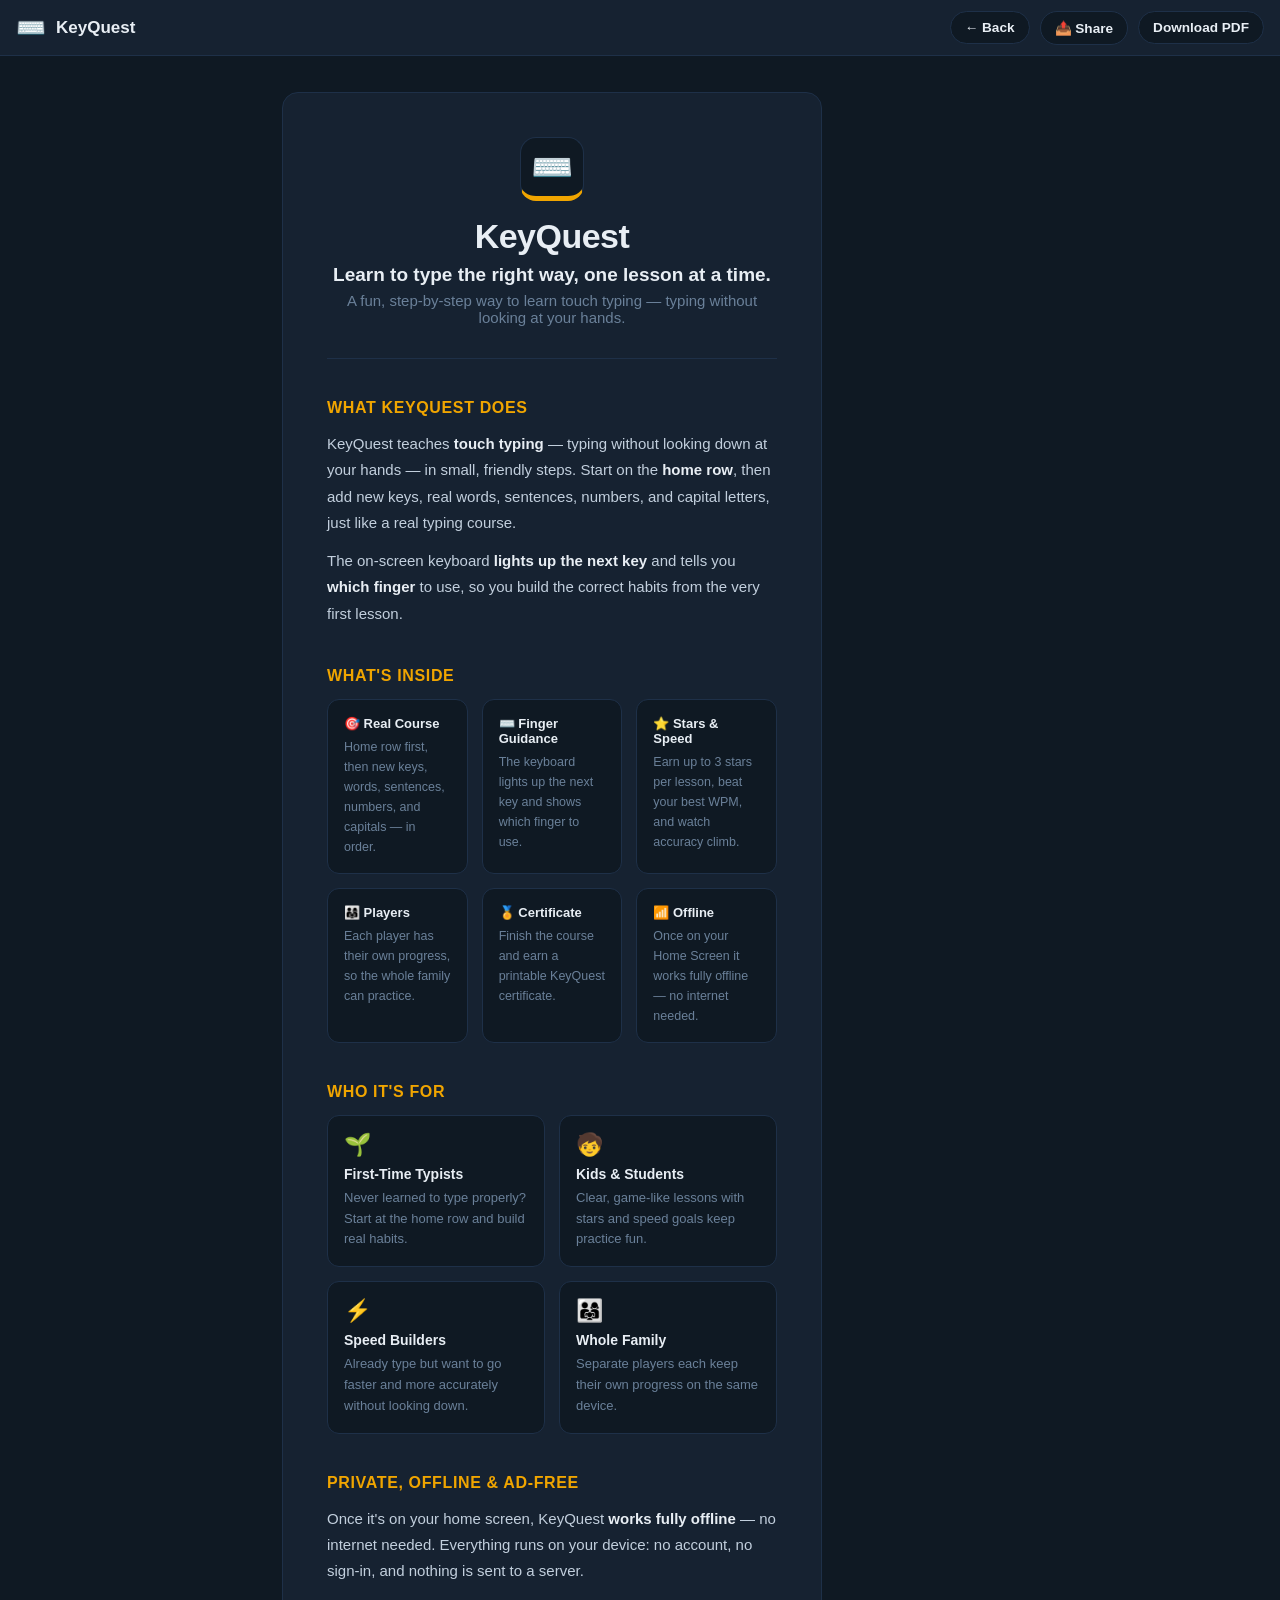
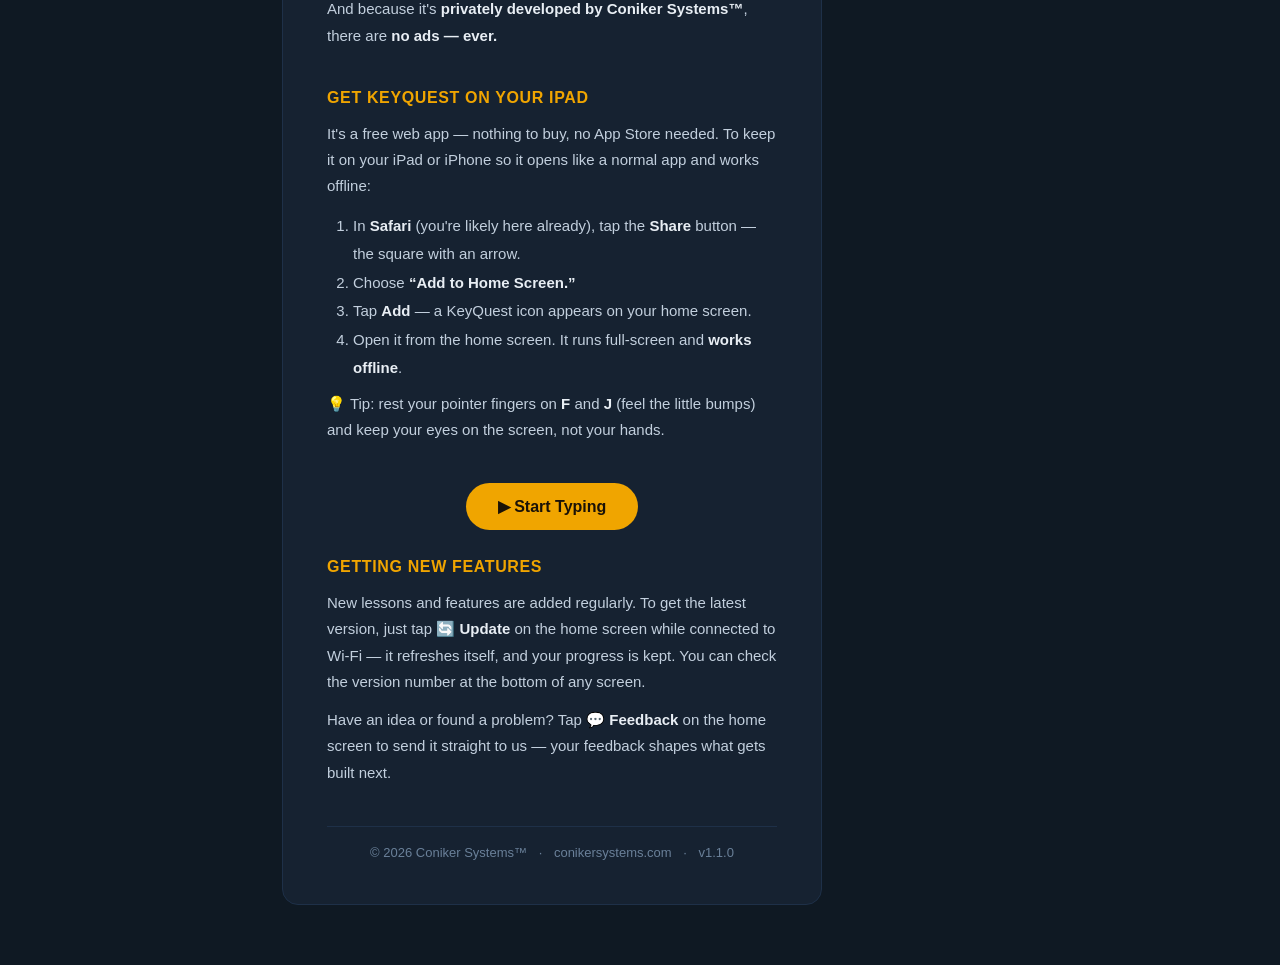
==== about.html @ f9e1bedf "Adopt Simpli Piano web-app standard: version.js, footer, Update button, About page + PDF - Single-so" ====
<!DOCTYPE html>
<html lang="en">
<head>
  <meta charset="UTF-8" />
  <meta name="viewport" content="width=device-width, initial-scale=1.0, viewport-fit=cover" />
  <meta name="apple-mobile-web-app-capable" content="yes" />
  <meta name="apple-mobile-web-app-status-bar-style" content="black-translucent" />
  <meta name="apple-mobile-web-app-title" content="KeyQuest" />
  <meta name="theme-color" content="#0F1923" />
  <title>About · KeyQuest</title>
  <link rel="manifest" href="manifest.json" />
  <link rel="apple-touch-icon" href="icons/icon-192.svg" />
  <link rel="stylesheet" href="css/app.css?v=1.1.0" />
  <script src="js/version.js?v=1.1.0"></script>
</head>
<body class="about-page">
  <header class="about-bar">
    <div class="logo-wrap">
      <span class="logo-emoji" aria-hidden="true">⌨️</span>
      <strong>KeyQuest</strong>
    </div>
    <div class="nav">
      <a class="chip" href="index.html">← Back</a>
      <button class="chip" id="share-btn">📤 Share</button>
      <button class="chip" id="pdf-btn">Download PDF</button>
    </div>
  </header>

  <main class="about-main">
    <div class="about-card">

      <div class="about-hero">
        <div class="about-logo" aria-hidden="true">⌨️</div>
        <h1>KeyQuest</h1>
        <p class="about-tagline">Learn to type the right way, one lesson at a time.</p>
        <p class="about-sub">A fun, step-by-step way to learn touch typing — typing without looking at your hands.</p>
      </div>

      <section class="about-section">
        <h2>What KeyQuest Does</h2>
        <p>KeyQuest teaches <b>touch typing</b> — typing without looking down at your hands — in small,
           friendly steps. Start on the <b>home row</b>, then add new keys, real words, sentences, numbers,
           and capital letters, just like a real typing course.</p>
        <p>The on-screen keyboard <b>lights up the next key</b> and tells you <b>which finger</b> to use, so
           you build the correct habits from the very first lesson.</p>
      </section>

      <section class="about-section">
        <h2>What's Inside</h2>
        <div class="why-grid">
          <div class="why-item">
            <div class="why-title">🎯 Real Course</div>
            <div class="why-desc">Home row first, then new keys, words, sentences, numbers, and capitals — in order.</div>
          </div>
          <div class="why-item">
            <div class="why-title">⌨️ Finger Guidance</div>
            <div class="why-desc">The keyboard lights up the next key and shows which finger to use.</div>
          </div>
          <div class="why-item">
            <div class="why-title">⭐ Stars &amp; Speed</div>
            <div class="why-desc">Earn up to 3 stars per lesson, beat your best WPM, and watch accuracy climb.</div>
          </div>
          <div class="why-item">
            <div class="why-title">👨‍👩‍👧 Players</div>
            <div class="why-desc">Each player has their own progress, so the whole family can practice.</div>
          </div>
          <div class="why-item">
            <div class="why-title">🏅 Certificate</div>
            <div class="why-desc">Finish the course and earn a printable KeyQuest certificate.</div>
          </div>
          <div class="why-item">
            <div class="why-title">📶 Offline</div>
            <div class="why-desc">Once on your Home Screen it works fully offline — no internet needed.</div>
          </div>
        </div>
      </section>

      <section class="about-section">
        <h2>Who It's For</h2>
        <div class="audience-grid">
          <div class="audience-item">
            <div class="audience-icon">🌱</div>
            <div class="audience-label">First-Time Typists</div>
            <div class="audience-desc">Never learned to type properly? Start at the home row and build real habits.</div>
          </div>
          <div class="audience-item">
            <div class="audience-icon">🧒</div>
            <div class="audience-label">Kids &amp; Students</div>
            <div class="audience-desc">Clear, game-like lessons with stars and speed goals keep practice fun.</div>
          </div>
          <div class="audience-item">
            <div class="audience-icon">⚡</div>
            <div class="audience-label">Speed Builders</div>
            <div class="audience-desc">Already type but want to go faster and more accurately without looking down.</div>
          </div>
          <div class="audience-item">
            <div class="audience-icon">👨‍👩‍👧</div>
            <div class="audience-label">Whole Family</div>
            <div class="audience-desc">Separate players each keep their own progress on the same device.</div>
          </div>
        </div>
      </section>

      <section class="about-section">
        <h2>Private, Offline &amp; Ad-Free</h2>
        <p>Once it's on your home screen, KeyQuest <b>works fully offline</b> — no internet needed.
           Everything runs on your device: no account, no sign-in, and nothing is sent to a server.</p>
        <p>And because it's <b>privately developed by Coniker Systems™</b>, there are <b>no ads — ever.</b></p>
      </section>

      <section class="about-section" id="get-it">
        <h2>Get KeyQuest on Your iPad</h2>
        <p>It's a free web app — nothing to buy, no App Store needed. To keep it on your iPad or iPhone so it
           opens like a normal app and works offline:</p>
        <ol class="get-steps">
          <li>In <b>Safari</b> (you're likely here already), tap the <b>Share</b> button — the square with an arrow.</li>
          <li>Choose <b>“Add to Home Screen.”</b></li>
          <li>Tap <b>Add</b> — a KeyQuest icon appears on your home screen.</li>
          <li>Open it from the home screen. It runs full-screen and <b>works offline</b>.</li>
        </ol>
        <p class="get-tip">💡 Tip: rest your pointer fingers on <b>F</b> and <b>J</b> (feel the little bumps)
           and keep your eyes on the screen, not your hands.</p>
        <div class="about-cta">
          <a class="process-btn" href="index.html">▶ Start Typing</a>
        </div>

        <h2 style="margin-top:28px">Getting New Features</h2>
        <p>New lessons and features are added regularly. To get the latest version, just tap <b>🔄 Update</b>
           on the home screen while connected to Wi-Fi — it refreshes itself, and your progress is kept.
           You can check the version number at the bottom of any screen.</p>
        <p>Have an idea or found a problem? Tap <b>💬 Feedback</b> on the home screen to send it straight to
           us — your feedback shapes what gets built next.</p>
      </section>

      <div class="about-brand">
        <div class="brand-divider"></div>
        <div class="brand-line">
          © <span id="cr-years">2026</span> <a href="https://conikersystems.com" target="_blank" rel="noopener" class="brand-link">Coniker Systems™</a>
          <span class="brand-sep">·</span>
          <a href="https://conikersystems.com" target="_blank" rel="noopener" class="brand-link">conikersystems.com</a>
          <span class="brand-sep">·</span>
          v<span id="app-ver"></span>
        </div>
      </div>

    </div>
  </main>

  <script>
    document.getElementById("app-ver").textContent = window.APP_VERSION || "1.0";
    document.getElementById("cr-years").textContent = new Date().getFullYear();

    var ABOUT_URL = location.origin + location.pathname;
    var DIR = location.pathname.substring(0, location.pathname.lastIndexOf("/") + 1);
    var PDF_URL = location.origin + DIR + "keyquest-about.pdf";
    var SHARE_TEXT = "KeyQuest — a fun, ad-free way to learn touch typing on your iPad, free. "
      + "Here's all about it and how to get it:\n" + ABOUT_URL;

    document.getElementById("share-btn").onclick = async function () {
      if (navigator.share) {
        try { await navigator.share({ title: "About KeyQuest", text: SHARE_TEXT, url: ABOUT_URL }); return; } catch (e) { return; }
      }
      try { await navigator.clipboard.writeText(SHARE_TEXT); alert("Link copied — paste it into a text or email."); }
      catch (e) { window.location.href = "sms:?&body=" + encodeURIComponent(SHARE_TEXT); }
    };

    // Download PDF — NEVER navigate the window (in a Home-Screen app that traps
    // the user with no way back). Use the iOS share sheet (an overlay) so they
    // can Save to Files / share and return straight to the app.
    var standalone = (window.matchMedia && matchMedia("(display-mode: standalone)").matches) || window.navigator.standalone === true;
    document.getElementById("pdf-btn").onclick = async function () {
      try {
        const res = await fetch("keyquest-about.pdf", { cache: "force-cache" });
        const blob = await res.blob();
        const file = new File([blob], "KeyQuest.pdf", { type: "application/pdf" });
        if (navigator.canShare && navigator.canShare({ files: [file] })) {
          await navigator.share({ files: [file], title: "KeyQuest" });
          return;
        }
      } catch (e) { /* fall through */ }
      if (navigator.share) { try { await navigator.share({ title: "KeyQuest PDF", url: PDF_URL }); return; } catch (e) { return; } }
      if (!standalone) { window.open("keyquest-about.pdf", "_blank"); return; }
      try { await navigator.clipboard.writeText(PDF_URL); alert("PDF link copied — open it in Safari."); }
      catch (e) { window.prompt("Open this PDF link in Safari:", PDF_URL); }
    };
  </script>
</body>
</html>
---- css/app.css ----
/* ================================================================
   KeyQuest — App Stylesheet
   Dark navy theme, iPad landscape optimized
   ================================================================ */

/* ----------------------------------------------------------------
   CSS Custom Properties (Design Tokens)
   ---------------------------------------------------------------- */
:root {
  --bg:          #0F1923;
  --panel:       #162231;
  --border:      #1E3048;
  --gold:        #F0A500;
  --gold-dim:    #A07000;
  --green:       #00C896;
  --red:         #E74C3C;
  --blue:        #4A9EFF;
  --pink:        #EC407A;
  --teal:        #00C896;
  --text:        #E8EEF4;
  --text-muted:  #6A8099;
  --text-dim:    #3A5068;

  --radius:      10px;
  --radius-sm:   6px;
  --radius-lg:   16px;

  /* Finger colors */
  --finger-l-pinky:  #9B59B6;
  --finger-l-ring:   #3498DB;
  --finger-l-mid:    #1ABC9C;
  --finger-l-idx:    #2ECC71;
  --finger-r-idx:    #F1C40F;
  --finger-r-mid:    #E67E22;
  --finger-r-ring:   #E74C3C;
  --finger-r-pinky:  #EC407A;
  --finger-space:    #8899AA;
  --finger-support:  #2A3D52;

  --font-ui:   -apple-system, BlinkMacSystemFont, 'Segoe UI', Helvetica, Arial, sans-serif;
  --font-mono: ui-monospace, 'SF Mono', 'Cascadia Mono', 'Consolas', 'Courier New', monospace;
}

/* ----------------------------------------------------------------
   Reset & Base
   ---------------------------------------------------------------- */
*, *::before, *::after {
  box-sizing: border-box;
  margin: 0;
  padding: 0;
}

html, body {
  width: 100%;
  height: 100%;
  overflow: hidden;
  background: var(--bg);
  color: var(--text);
  font-family: var(--font-ui);
  font-size: 16px;
  -webkit-text-size-adjust: 100%;
  /* Prevent iOS tap highlight */
  -webkit-tap-highlight-color: transparent;
  /* Prevent text selection during typing */
  user-select: none;
  -webkit-user-select: none;
}

/* Utility */
.hidden { display: none !important; }

/* ================================================================
   VIEW WRAPPER — fills full screen, each view is full-size
   ================================================================ */
.view {
  position: absolute;
  inset: 0;
  display: flex;
  flex-direction: column;
  overflow: hidden;
}

/* ================================================================
   HOME SCREEN
   ================================================================ */
#view-home {
  overflow-y: auto;
  -webkit-overflow-scrolling: touch;
}

/* ---- App Header ---- */
.home-header {
  display: flex;
  align-items: center;
  gap: 14px;
  padding: 18px 28px 14px;
  background: var(--panel);
  border-bottom: 2px solid var(--border);
  flex-shrink: 0;
}

.home-logo {
  font-size: 2rem;
  line-height: 1;
}

.home-title {
  font-size: 1.8rem;
  font-weight: 800;
  letter-spacing: -0.02em;
  color: var(--gold);
}

.home-tagline {
  font-size: 0.85rem;
  color: var(--text-muted);
  margin-top: 2px;
}

/* ---- Levels Container ---- */
#levels-container {
  flex: 1;
  padding: 20px 24px;
  overflow-y: auto;
}

.level-section {
  margin-bottom: 28px;
}

.level-header {
  display: flex;
  align-items: baseline;
  gap: 10px;
  margin-bottom: 12px;
  padding-bottom: 8px;
  border-bottom: 1px solid var(--border);
}

.level-title {
  font-size: 1.1rem;
  font-weight: 700;
  color: var(--gold);
  text-transform: uppercase;
  letter-spacing: 0.06em;
}

.level-subtitle {
  font-size: 0.8rem;
  color: var(--text-muted);
}

/* ---- Lesson Cards Grid ---- */
.lessons-grid {
  display: grid;
  /* Bigger, more legible cards that wrap responsively (iPad portrait/landscape) */
  grid-template-columns: repeat(auto-fill, minmax(168px, 1fr));
  gap: 12px;
}

.lesson-card {
  background: var(--panel);
  border: 2px solid var(--border);
  border-radius: var(--radius);
  padding: 14px 12px;
  text-align: center;
  position: relative;
  transition: transform 0.15s ease, border-color 0.15s ease, box-shadow 0.15s ease;
  min-height: 108px;
  display: flex;
  flex-direction: column;
  align-items: center;
  justify-content: center;
  gap: 6px;
}

.lesson-card.unlocked {
  cursor: pointer;
}

.lesson-card.unlocked:hover,
.lesson-card.unlocked:active {
  border-color: var(--gold);
  transform: translateY(-3px);
  box-shadow: 0 6px 20px rgba(240, 165, 0, 0.3);
}

.lesson-card.locked {
  opacity: 0.5;
  cursor: not-allowed;
}

.lesson-card.completed {
  border-color: rgba(0, 200, 150, 0.45);
}

/* "Start here" — the next lesson to do, clearly highlighted */
.lesson-card.next-up {
  border-color: var(--gold);
  background: linear-gradient(180deg, rgba(240,165,0,0.12), var(--panel));
  box-shadow: 0 0 0 1px var(--gold), 0 6px 22px rgba(240, 165, 0, 0.28);
  animation: nextPulse 2s ease-in-out infinite;
}

@keyframes nextPulse {
  0%, 100% { box-shadow: 0 0 0 1px var(--gold), 0 6px 22px rgba(240, 165, 0, 0.22); }
  50%      { box-shadow: 0 0 0 2px var(--gold), 0 8px 28px rgba(240, 165, 0, 0.45); }
}

.card-badge {
  position: absolute;
  top: -10px;
  left: 50%;
  transform: translateX(-50%);
  background: var(--gold);
  color: #0F1923;
  font-size: 0.62rem;
  font-weight: 800;
  letter-spacing: 0.04em;
  text-transform: uppercase;
  padding: 3px 10px;
  border-radius: 20px;
  white-space: nowrap;
  box-shadow: 0 2px 8px rgba(240, 165, 0, 0.5);
}

.card-number {
  font-size: 1.4rem;
  font-weight: 800;
  color: var(--text);
  line-height: 1;
}

.card-title {
  font-size: 0.82rem;
  font-weight: 600;
  color: var(--text);
  line-height: 1.3;
  max-width: 100%;
  overflow: hidden;
  display: -webkit-box;
  -webkit-line-clamp: 2;
  -webkit-box-orient: vertical;
}

.card-stars {
  display: flex;
  align-items: center;
  gap: 2px;
  flex-wrap: wrap;
  justify-content: center;
  margin-top: 2px;
}

.card-star {
  font-size: 1rem;
  line-height: 1;
}

.card-star.filled {
  color: var(--gold);
  text-shadow: 0 0 6px rgba(240, 165, 0, 0.6);
}

.card-star.empty {
  color: var(--text-dim);
}

.card-wpm {
  font-size: 0.68rem;
  color: var(--green);
  font-weight: 700;
  margin-left: 5px;
}

.card-lock {
  position: absolute;
  top: 8px;
  right: 8px;
  font-size: 1.05rem;
  opacity: 0.6;
}

/* ---- Stats Bar ---- */
.stats-bar {
  display: flex;
  align-items: center;
  justify-content: center;
  gap: 32px;
  padding: 12px 28px;
  background: var(--panel);
  border-top: 1px solid var(--border);
  flex-shrink: 0;
}

.stat-item {
  display: flex;
  align-items: baseline;
  gap: 6px;
}

.stat-value {
  font-size: 1.1rem;
  font-weight: 700;
  color: var(--gold);
}

.stat-label {
  font-size: 0.8rem;
  color: var(--text-muted);
}

/* ================================================================
   PROFILE PICKER — "Who's typing?"
   ================================================================ */
#view-profiles {
  overflow-y: auto;
  -webkit-overflow-scrolling: touch;
  background: var(--bg);
}

.profiles-container {
  max-width: 760px;
  margin: 0 auto;
  padding: 40px 28px 48px;
  display: flex;
  flex-direction: column;
  align-items: center;
  text-align: center;
  min-height: 100%;
  justify-content: center;
}

.profiles-logo {
  font-size: 1.3rem;
  font-weight: 800;
  color: var(--gold);
  letter-spacing: -0.01em;
  margin-bottom: 18px;
}

.profiles-title {
  font-size: 2rem;
  font-weight: 800;
  color: var(--text);
  letter-spacing: -0.02em;
}

.profiles-sub {
  font-size: 0.95rem;
  color: var(--text-muted);
  margin-top: 8px;
  max-width: 440px;
  line-height: 1.5;
}

.profiles-grid {
  display: flex;
  flex-wrap: wrap;
  gap: 16px;
  justify-content: center;
  margin-top: 28px;
}

.profile-card {
  --accent: var(--gold);
  position: relative;
  width: 120px;
  min-height: 120px;
  background: var(--panel);
  border: 2px solid var(--border);
  border-radius: var(--radius-lg);
  display: flex;
  flex-direction: column;
  align-items: center;
  justify-content: center;
  gap: 8px;
  cursor: pointer;
  transition: transform 0.15s ease, border-color 0.15s ease, box-shadow 0.15s ease;
}

.profile-card:hover {
  transform: translateY(-3px);
  border-color: var(--accent);
  box-shadow: 0 6px 20px rgba(0, 0, 0, 0.35);
}

.profile-emoji {
  font-size: 2.6rem;
  line-height: 1;
}

.profile-name {
  font-size: 0.95rem;
  font-weight: 700;
  color: var(--text);
  max-width: 104px;
  overflow: hidden;
  text-overflow: ellipsis;
  white-space: nowrap;
}

.profile-card.profile-add {
  border-style: dashed;
  background: transparent;
}

.profile-card.profile-add .profile-emoji { color: var(--text-muted); }
.profile-card.profile-add .profile-name { color: var(--text-muted); }

.profile-del {
  position: absolute;
  top: 4px;
  right: 4px;
  width: 24px;
  height: 24px;
  border: none;
  border-radius: 50%;
  background: rgba(231, 76, 60, 0.18);
  color: var(--red);
  font-size: 0.7rem;
  line-height: 1;
  cursor: pointer;
  opacity: 0;
  transition: opacity 0.15s ease;
}

.profile-card:hover .profile-del { opacity: 1; }

/* ---- Create-profile form ---- */
.profile-create {
  margin-top: 32px;
  width: 100%;
  max-width: 420px;
  display: flex;
  flex-direction: column;
  gap: 16px;
  background: var(--panel);
  border: 1.5px solid var(--border);
  border-radius: var(--radius-lg);
  padding: 24px;
}

.profile-name-input {
  font-family: var(--font-ui);
  font-size: 1.1rem;
  font-weight: 600;
  text-align: center;
  padding: 12px 16px;
  border-radius: var(--radius);
  border: 1.5px solid var(--border);
  background: var(--bg);
  color: var(--text);
  outline: none;
}

.profile-name-input:focus {
  border-color: var(--gold);
}

.emoji-picker {
  display: grid;
  grid-template-columns: repeat(6, 1fr);
  gap: 8px;
}

.emoji-option {
  font-size: 1.6rem;
  padding: 6px 0;
  border-radius: var(--radius-sm);
  border: 2px solid transparent;
  background: var(--bg);
  cursor: pointer;
  transition: transform 0.1s ease, border-color 0.1s ease;
}

.emoji-option:hover { transform: scale(1.1); }
.emoji-option.selected {
  border-color: var(--gold);
  background: rgba(240, 165, 0, 0.12);
}

.profile-create-actions {
  display: flex;
  gap: 12px;
  justify-content: center;
}

/* ---- Home header actions (share + profile) ---- */
.home-header-actions {
  margin-left: auto;
  display: flex;
  align-items: center;
  gap: 12px;
  flex-shrink: 0;
  flex-wrap: wrap;
  justify-content: flex-end;
}

.share-btn {
  display: inline-flex;
  align-items: center;
  gap: 6px;
  background: var(--bg);
  border: 1.5px solid var(--border);
  border-radius: 22px;
  padding: 8px 14px;
  cursor: pointer;
  color: var(--text);
  font-family: var(--font-ui);
  font-size: 0.85rem;
  font-weight: 700;
  transition: border-color 0.15s ease, transform 0.1s ease, color 0.15s ease;
}

.share-btn:hover {
  border-color: var(--gold);
  color: var(--gold);
  transform: translateY(-1px);
}

/* ---- Profile chip in home header ---- */
.profile-chip {
  display: inline-flex;
  align-items: center;
  gap: 8px;
  background: var(--bg);
  border: 1.5px solid var(--border);
  border-radius: 22px;
  padding: 6px 12px 6px 8px;
  cursor: pointer;
  color: var(--text);
  font-family: var(--font-ui);
  transition: border-color 0.15s ease, transform 0.1s ease;
}

.profile-chip:hover { border-color: var(--gold); transform: translateY(-1px); }
.profile-chip-emoji { font-size: 1.3rem; line-height: 1; }
.profile-chip-name { font-size: 0.9rem; font-weight: 700; }
.profile-chip-swap { font-size: 0.85rem; color: var(--text-muted); }

/* ================================================================
   LESSON INTRO SCREEN
   ================================================================ */
#view-intro {
  overflow-y: auto;
  -webkit-overflow-scrolling: touch;
  background: var(--bg);
}

.intro-container {
  max-width: 680px;
  margin: 0 auto;
  padding: 32px 28px 48px;
  display: flex;
  flex-direction: column;
  gap: 24px;
  min-height: 100%;
}

/* ---- Intro Header row ---- */
.intro-header {
  display: flex;
  align-items: center;
  justify-content: space-between;
  gap: 16px;
}

.intro-level-badge {
  display: inline-flex;
  align-items: center;
  padding: 5px 14px;
  border-radius: 20px;
  font-size: 0.78rem;
  font-weight: 800;
  letter-spacing: 0.04em;
  text-transform: uppercase;
  color: #0F1923;
  background: var(--gold);
  flex-shrink: 0;
}

/* ---- Intro Title & Subtitle ---- */
.intro-title {
  font-size: 2rem;
  font-weight: 800;
  letter-spacing: -0.02em;
  color: var(--text);
  line-height: 1.15;
}

.intro-subtitle {
  font-size: 1rem;
  color: var(--text-muted);
  line-height: 1.55;
  max-width: 560px;
}

/* ---- Keys Section ---- */
.intro-keys-section {
  display: flex;
  flex-direction: column;
  gap: 12px;
}

.intro-keys-label {
  font-size: 0.72rem;
  font-weight: 700;
  color: var(--text-dim);
  text-transform: uppercase;
  letter-spacing: 0.1em;
}

.intro-keys-display {
  display: flex;
  flex-wrap: wrap;
  gap: 8px;
  align-items: flex-end;
}

/* ---- Key Tiles ---- */
.intro-key-tile {
  width: 60px;
  height: 60px;
  border-radius: 8px;
  display: flex;
  align-items: center;
  justify-content: center;
  font-size: 1.4rem;
  font-weight: 800;
  font-family: var(--font-mono);
  background: var(--border);
  color: var(--text-muted);
  border: 2px solid #2A3D52;
  box-shadow: 0 4px 0 #0A1320;
  transition: transform 0.12s ease;
}

.intro-key-tile--wide {
  width: auto;
  padding: 0 18px;
  font-size: 0.9rem;
}

/* Finger-color variants for tiles */
.intro-key-tile--l-pinky {
  background: rgba(155, 89, 182, 0.25);
  color: #C39BD3;
  border-color: rgba(155, 89, 182, 0.5);
}
.intro-key-tile--l-ring {
  background: rgba(52, 152, 219, 0.25);
  color: #85C1E9;
  border-color: rgba(52, 152, 219, 0.5);
}
.intro-key-tile--l-mid {
  background: rgba(26, 188, 156, 0.25);
  color: #76D7C4;
  border-color: rgba(26, 188, 156, 0.5);
}
.intro-key-tile--l-idx {
  background: rgba(46, 204, 113, 0.25);
  color: #82E0AA;
  border-color: rgba(46, 204, 113, 0.5);
}
.intro-key-tile--r-idx {
  background: rgba(241, 196, 15, 0.25);
  color: #F9E79F;
  border-color: rgba(241, 196, 15, 0.5);
}
.intro-key-tile--r-mid {
  background: rgba(230, 126, 34, 0.25);
  color: #FAD7A0;
  border-color: rgba(230, 126, 34, 0.5);
}
.intro-key-tile--r-ring {
  background: rgba(231, 76, 60, 0.25);
  color: #F1948A;
  border-color: rgba(231, 76, 60, 0.5);
}
.intro-key-tile--r-pinky {
  background: rgba(236, 64, 122, 0.25);
  color: #F48FB1;
  border-color: rgba(236, 64, 122, 0.5);
}
.intro-key-tile--space {
  background: rgba(136, 153, 170, 0.2);
  color: #8899AA;
  border-color: rgba(136, 153, 170, 0.35);
}

/* ---- Tip Box ---- */
.intro-tip {
  display: flex;
  align-items: flex-start;
  gap: 10px;
  background: rgba(74, 158, 255, 0.08);
  border: 1.5px solid rgba(74, 158, 255, 0.2);
  border-radius: var(--radius);
  padding: 14px 18px;
  font-size: 0.9rem;
  color: var(--text);
  line-height: 1.55;
}

.intro-tip-icon {
  flex-shrink: 0;
  font-size: 1.1rem;
  margin-top: 1px;
}

/* ---- Start Lesson Button ---- */
.btn-start-lesson {
  align-self: flex-start;
  font-size: 1.05rem;
  font-weight: 800;
  padding: 14px 36px;
  border-radius: var(--radius);
  background: var(--gold);
  color: #0F1923;
  border: none;
  cursor: pointer;
  box-shadow: 0 4px 18px rgba(240, 165, 0, 0.45);
  transition: transform 0.12s ease, box-shadow 0.12s ease;
  letter-spacing: 0.01em;
}

.btn-start-lesson:hover {
  transform: translateY(-2px);
  box-shadow: 0 6px 24px rgba(240, 165, 0, 0.6);
}

.btn-start-lesson:active {
  transform: scale(0.97);
}

/* ================================================================
   LESSON / TYPING SCREEN
   ================================================================ */
#view-lesson {
  display: flex;
  flex-direction: column;
  height: 100%;
}

/* ---- Level accent bar — thin colored stripe at top of lesson view ---- */
.lesson-level-bar {
  height: 4px;
  flex-shrink: 0;
  background: var(--gold);
  width: 100%;
}

/* ---- Top Bar ---- */
.lesson-topbar {
  display: flex;
  align-items: center;
  gap: 16px;
  padding: 10px 20px;
  background: var(--panel);
  border-bottom: 2px solid var(--border);
  flex-shrink: 0;
}

.btn-back {
  background: var(--border);
  border: none;
  color: var(--text);
  padding: 8px 14px;
  border-radius: var(--radius-sm);
  font-size: 0.9rem;
  font-family: var(--font-ui);
  cursor: pointer;
  transition: background 0.15s;
  flex-shrink: 0;
}

.btn-back:hover {
  background: #2A3D52;
}

.lesson-name-bar {
  display: flex;
  flex-direction: column;
  flex: 1;
}

#lesson-title {
  font-size: 1rem;
  font-weight: 700;
  color: var(--text);
  line-height: 1.2;
}

#lesson-exercise-counter {
  font-size: 0.72rem;
  color: var(--text-muted);
  margin-top: 1px;
}

.live-stats {
  display: flex;
  gap: 20px;
  flex-shrink: 0;
}

.live-stat {
  display: flex;
  flex-direction: column;
  align-items: center;
  min-width: 52px;
}

.live-stat-value {
  font-size: 1.3rem;
  font-weight: 800;
  color: var(--gold);
  line-height: 1;
}

.live-stat-label {
  font-size: 0.62rem;
  color: var(--text-muted);
  text-transform: uppercase;
  letter-spacing: 0.05em;
  margin-top: 1px;
}

/* ---- Progress Bar ---- */
.progress-bar-wrap {
  background: var(--border);
  height: 4px;
  flex-shrink: 0;
  position: relative;
}

#progress-fill {
  height: 100%;
  background: var(--gold);
  transition: width 0.15s ease;
}

#progress-label {
  position: absolute;
  right: 8px;
  top: 5px;
  font-size: 0.65rem;
  color: var(--text-dim);
}

/* ---- Typing Area ---- */
.typing-area {
  flex: 1;
  display: flex;
  align-items: center;
  justify-content: center;
  padding: 20px 40px;
  overflow: hidden;
  background: var(--bg);
}

#typing-text {
  font-family: var(--font-mono);
  font-size: 1.75rem;
  line-height: 2.2;
  letter-spacing: 0.04em;
  word-break: break-word;
  text-align: center;
  max-width: 860px;
  width: 100%;
}

/* Character states */
.char.done {
  color: var(--green);
}

.char.current {
  color: var(--text);
  background: rgba(240, 165, 0, 0.2);
  border-bottom: 3px solid var(--gold);
  border-radius: 3px;
  padding-bottom: 1px;
  display: inline-block;
  min-width: 0.55em;
}

.char.upcoming {
  color: var(--text-dim);
}

/* Error feedback on current char */
.char.error-flash {
  background: rgba(231, 76, 60, 0.35) !important;
  color: var(--red) !important;
  border-bottom-color: var(--red) !important;
}

/* Shake animation */
@keyframes shake {
  0%   { transform: translateX(0); }
  20%  { transform: translateX(-5px); }
  40%  { transform: translateX(5px); }
  60%  { transform: translateX(-4px); }
  80%  { transform: translateX(4px); }
  100% { transform: translateX(0); }
}

.char.shake {
  animation: shake 0.35s ease;
  display: inline-block;
}

/* ---- Live finger coaching line ---- */
.finger-hint {
  flex-shrink: 0;
  text-align: center;
  font-size: 0.95rem;
  color: var(--text-muted);
  padding: 4px 0 8px;
  min-height: 1.4em;
}

.finger-hint strong {
  color: var(--gold);
  font-weight: 700;
}

/* ---- Finger color legend ---- */
.finger-legend {
  flex-shrink: 0;
  display: flex;
  flex-wrap: wrap;
  justify-content: center;
  gap: 6px 14px;
  padding: 8px 16px 12px;
  background: var(--panel);
}

.legend-item {
  display: inline-flex;
  align-items: center;
  gap: 5px;
}

.legend-dot {
  width: 12px;
  height: 12px;
  border-radius: 3px;
  border: 1px solid rgba(255, 255, 255, 0.15);
}

.legend-label {
  font-size: 0.66rem;
  color: var(--text-muted);
  letter-spacing: 0.02em;
}

/* Solid finger colors for legend dots (the keyboard uses faded fills) */
.legend-dot.finger-l-pinky { background: var(--finger-l-pinky); }
.legend-dot.finger-l-ring  { background: var(--finger-l-ring); }
.legend-dot.finger-l-mid   { background: var(--finger-l-mid); }
.legend-dot.finger-l-idx   { background: var(--finger-l-idx); }
.legend-dot.finger-r-idx   { background: var(--finger-r-idx); }
.legend-dot.finger-r-mid   { background: var(--finger-r-mid); }
.legend-dot.finger-r-ring  { background: var(--finger-r-ring); }
.legend-dot.finger-r-pinky { background: var(--finger-r-pinky); }
.legend-dot.finger-space   { background: var(--finger-space); }

/* ---- Visual Keyboard ---- */
#keyboard-container {
  flex-shrink: 0;
  background: var(--panel);
  border-top: 2px solid var(--border);
  padding: 10px 16px 14px;
  display: flex;
  justify-content: center;
}

.keyboard {
  display: flex;
  flex-direction: column;
  gap: 5px;
  width: 100%;
  max-width: 860px;
}

.key-row {
  display: flex;
  gap: 4px;
  justify-content: center;
}

/* Base key style */
.key {
  height: 36px;
  min-width: 36px;
  padding: 0 6px;
  border-radius: 5px;
  display: flex;
  align-items: center;
  justify-content: center;
  font-family: var(--font-ui);
  font-size: 0.7rem;
  font-weight: 600;
  background: var(--border);
  color: var(--text-muted);
  border: 1px solid #2A3D52;
  box-shadow: 0 2px 0 #0A1320;
  transition: transform 0.08s ease, box-shadow 0.08s ease, background 0.1s ease;
  cursor: default;
  flex-shrink: 0;
  position: relative;
  user-select: none;
}

/* Wide key variants */
.key-wide-backspace  { min-width: 66px; }
.key-wide-tab        { min-width: 58px; }
.key-wide-caps       { min-width: 62px; }
.key-wide-enter      { min-width: 70px; }
.key-wide-shift-l    { min-width: 78px; }
.key-wide-shift-r    { min-width: 78px; }
.key-wide-ctrl       { min-width: 52px; }
.key-wide-alt        { min-width: 50px; }
.key-wide-space      { flex: 1; max-width: 320px; min-width: 200px; }

/* Support keys (backspace, shift, etc.) */
.key-support {
  background: #1A2A3A;
  color: var(--text-dim);
}

/* Finger color classes */
.finger-l-pinky { background: rgba(155, 89, 182, 0.3); color: #C39BD3; border-color: rgba(155,89,182,0.4); }
.finger-l-ring  { background: rgba(52, 152, 219, 0.3); color: #85C1E9; border-color: rgba(52,152,219,0.4); }
.finger-l-mid   { background: rgba(26, 188, 156, 0.3); color: #76D7C4; border-color: rgba(26,188,156,0.4); }
.finger-l-idx   { background: rgba(46, 204, 113, 0.3); color: #82E0AA; border-color: rgba(46,204,113,0.4); }
.finger-r-idx   { background: rgba(241, 196, 15,  0.3); color: #F9E79F; border-color: rgba(241,196,15,0.4); }
.finger-r-mid   { background: rgba(230, 126, 34,  0.3); color: #FAD7A0; border-color: rgba(230,126,34,0.4); }
.finger-r-ring  { background: rgba(231, 76,  60,  0.3); color: #F1948A; border-color: rgba(231,76,60,0.4); }
.finger-r-pinky { background: rgba(236, 64, 122,  0.3); color: #F48FB1; border-color: rgba(236,64,122,0.4); }
.finger-space   { background: rgba(136, 153, 170, 0.25); color: #8899AA; }

/* Active / highlighted key (current key to press) */
.key.key-active {
  background: var(--gold) !important;
  color: #0F1923 !important;
  border-color: #FFD040 !important;
  box-shadow: 0 0 14px rgba(240, 165, 0, 0.7), 0 2px 0 #8A5A00 !important;
  transform: scale(1.15) translateY(-1px);
  z-index: 2;
}

/* Shift key highlighted — slightly different style to indicate it's a modifier */
.key[data-key="shift-l"].key-active,
.key[data-key="shift-r"].key-active {
  background: #FFD040 !important;
  color: #0F1923 !important;
  border-color: #FFE580 !important;
  box-shadow: 0 0 18px rgba(255, 208, 64, 0.75), 0 2px 0 #8A5A00 !important;
  transform: scale(1.12) translateY(-1px);
}

/* Correct-flash key */
@keyframes correctFlash {
  0%   { background: var(--green); color: #0F1923; transform: scale(1.05); }
  100% { background: inherit; color: inherit; transform: scale(1); }
}

.key.key-correct-flash {
  animation: correctFlash 0.3s ease forwards;
}

/* ================================================================
   RESULTS SCREEN
   ================================================================ */
#view-results {
  display: flex;
  flex-direction: column;
  align-items: center;
  justify-content: center;
  gap: 24px;
  padding: 32px;
  background: var(--bg);
  overflow-y: auto;
  -webkit-overflow-scrolling: touch;
}

.results-header {
  text-align: center;
}

.results-title {
  font-size: 2rem;
  font-weight: 800;
  color: var(--gold);
  letter-spacing: -0.02em;
}

.results-lesson-name {
  font-size: 0.9rem;
  color: var(--text-muted);
  margin-top: 4px;
}

/* ---- Stars ---- */
.results-stars {
  display: flex;
  gap: 16px;
  align-items: center;
  justify-content: center;
}

.result-star {
  font-size: 3.5rem;
  color: var(--text-dim);
  line-height: 1;
  transition: color 0.3s ease, text-shadow 0.3s ease;
}

.result-star.lit {
  color: var(--gold);
  text-shadow: 0 0 20px rgba(240, 165, 0, 0.8), 0 0 40px rgba(240, 165, 0, 0.4);
}

@keyframes starPop {
  0%   { transform: scale(0.5) rotate(-15deg); opacity: 0; }
  60%  { transform: scale(1.3) rotate(5deg); }
  80%  { transform: scale(0.95) rotate(-2deg); }
  100% { transform: scale(1) rotate(0deg); opacity: 1; }
}

.result-star.animate-in {
  animation: starPop 0.5s cubic-bezier(0.34, 1.56, 0.64, 1) forwards;
}

/* ---- Result Stats ---- */
.results-stats {
  display: flex;
  gap: 32px;
  align-items: center;
  justify-content: center;
}

.result-stat {
  background: var(--panel);
  border: 1.5px solid var(--border);
  border-radius: var(--radius);
  padding: 16px 28px;
  text-align: center;
  min-width: 110px;
}

.result-stat-value {
  font-size: 2rem;
  font-weight: 800;
  color: var(--gold);
  line-height: 1;
}

.result-stat-label {
  font-size: 0.75rem;
  color: var(--text-muted);
  text-transform: uppercase;
  letter-spacing: 0.06em;
  margin-top: 4px;
}

/* ---- Encouragement Message ---- */
#results-message {
  font-size: 1rem;
  color: var(--text);
  text-align: center;
  max-width: 440px;
  line-height: 1.5;
  font-style: italic;
  opacity: 0.9;
}

/* ---- Buttons ---- */
.results-buttons {
  display: flex;
  gap: 14px;
  align-items: center;
  justify-content: center;
  flex-wrap: wrap;
}

.btn {
  font-family: var(--font-ui);
  font-size: 0.95rem;
  font-weight: 700;
  padding: 12px 28px;
  border-radius: var(--radius);
  border: none;
  cursor: pointer;
  transition: transform 0.12s ease, opacity 0.12s ease, box-shadow 0.12s ease;
}

.btn:active {
  transform: scale(0.97);
}

.btn-primary {
  background: var(--gold);
  color: #0F1923;
  box-shadow: 0 3px 12px rgba(240, 165, 0, 0.4);
}

.btn-primary:hover {
  box-shadow: 0 4px 20px rgba(240, 165, 0, 0.55);
  transform: translateY(-1px);
}

.btn-secondary {
  background: var(--panel);
  color: var(--text);
  border: 1.5px solid var(--border);
}

.btn-secondary:hover {
  border-color: var(--text-muted);
  transform: translateY(-1px);
}

.btn-ghost {
  background: transparent;
  color: var(--text-muted);
  border: 1.5px solid var(--border);
}

.btn-ghost:hover {
  color: var(--text);
  border-color: var(--text-dim);
}

/* ================================================================
   SCROLLBAR STYLING (webkit)
   ================================================================ */
::-webkit-scrollbar { width: 6px; height: 6px; }
::-webkit-scrollbar-track { background: var(--bg); }
::-webkit-scrollbar-thumb { background: var(--border); border-radius: 3px; }
::-webkit-scrollbar-thumb:hover { background: #2A3D52; }

/* ================================================================
   RESPONSIVE — handle narrow iPad orientations
   ================================================================ */
@media (max-height: 600px) {
  .typing-area { padding: 8px 30px; }
  #typing-text { font-size: 1.4rem; line-height: 2; }
  .key { height: 30px; min-width: 30px; font-size: 0.62rem; }
  .key-wide-space { min-width: 160px; }
  .intro-container { padding: 18px 18px 32px; }
  .intro-title { font-size: 1.5rem; }
  .intro-key-tile { width: 48px; height: 48px; font-size: 1.1rem; }
  .finger-hint { font-size: 0.85rem; padding: 2px 0 4px; }
  .finger-legend { padding: 4px 12px 6px; gap: 4px 10px; }
  .legend-label { font-size: 0.6rem; }
}

@media (max-width: 768px) {
  /* Let the auto-fill grid pick the column count; just shrink the min a bit */
  .lessons-grid { grid-template-columns: repeat(auto-fill, minmax(140px, 1fr)); }
  #typing-text { font-size: 1.3rem; }
  .key { height: 30px; min-width: 26px; font-size: 0.58rem; }
  .intro-container { padding: 20px 16px 36px; }
  .intro-title { font-size: 1.4rem; }
  .intro-key-tile { width: 44px; height: 44px; font-size: 1rem; }
}

/* ================================================================
   ANIMATIONS — general purpose
   ================================================================ */
@keyframes fadeIn {
  from { opacity: 0; transform: translateY(6px); }
  to   { opacity: 1; transform: translateY(0); }
}

.view:not(.hidden) {
  animation: fadeIn 0.2s ease;
}

/* Intro screen keys pulse animation — subtle attention-grabber */
@keyframes keyTilePulse {
  0%, 100% { transform: translateY(0); }
  50%       { transform: translateY(-3px); }
}

.intro-key-tile:nth-child(1) { animation: keyTilePulse 2.4s ease-in-out 0.0s infinite; }
.intro-key-tile:nth-child(2) { animation: keyTilePulse 2.4s ease-in-out 0.2s infinite; }
.intro-key-tile:nth-child(3) { animation: keyTilePulse 2.4s ease-in-out 0.4s infinite; }
.intro-key-tile:nth-child(4) { animation: keyTilePulse 2.4s ease-in-out 0.6s infinite; }
.intro-key-tile:nth-child(5) { animation: keyTilePulse 2.4s ease-in-out 0.8s infinite; }
.intro-key-tile:nth-child(6) { animation: keyTilePulse 2.4s ease-in-out 1.0s infinite; }
.intro-key-tile:nth-child(7) { animation: keyTilePulse 2.4s ease-in-out 1.2s infinite; }
.intro-key-tile:nth-child(8) { animation: keyTilePulse 2.4s ease-in-out 1.4s infinite; }

/* ================================================================
   CREDIT LINE — "© <year> Coniker Systems™ · v<version>"
   ================================================================ */
.app-credit {
  flex-shrink: 0;
  text-align: center;
  font-size: 0.72rem;
  letter-spacing: 0.04em;
  color: var(--text-dim);
  padding: 8px 12px 10px;
  background: var(--panel);
}

.profiles-container .app-credit {
  background: transparent;
  margin-top: 28px;
}

/* ================================================================
   ABOUT OVERLAY
   ================================================================ */
.about-overlay {
  position: fixed;
  inset: 0;
  z-index: 100;
  background: rgba(8, 14, 22, 0.8);
  display: flex;
  align-items: center;
  justify-content: center;
  padding: 24px;
  overflow-y: auto;
}

.about-card {
  width: 100%;
  max-width: 540px;
  background: var(--panel);
  border: 1.5px solid var(--border);
  border-radius: var(--radius-lg);
  padding: 26px 28px;
  box-shadow: 0 18px 60px rgba(0, 0, 0, 0.55);
  max-height: 92vh;
  overflow-y: auto;
}

.about-head {
  display: flex;
  align-items: center;
  gap: 14px;
  margin-bottom: 18px;
}

.about-logo { font-size: 2.2rem; line-height: 1; }

.about-title {
  font-size: 1.5rem;
  font-weight: 800;
  color: var(--gold);
  line-height: 1.1;
}

.about-subtitle {
  font-size: 0.85rem;
  color: var(--text-muted);
  margin-top: 2px;
}

.about-x {
  margin-left: auto;
  background: none;
  border: none;
  color: var(--text-muted);
  font-size: 1.8rem;
  line-height: 1;
  cursor: pointer;
  padding: 0 4px;
}

.about-x:hover { color: var(--text); }

.about-lead {
  font-size: 1.02rem;
  color: var(--text);
  line-height: 1.55;
  margin-bottom: 16px;
}

.about-list {
  list-style: none;
  display: flex;
  flex-direction: column;
  gap: 12px;
  margin-bottom: 18px;
}

.about-list li {
  display: flex;
  gap: 12px;
  font-size: 0.92rem;
  color: var(--text-muted);
  line-height: 1.5;
}

.about-list li .ab-ico {
  flex-shrink: 0;
  font-size: 1.2rem;
  line-height: 1.3;
}

.about-list li .ab-txt { flex: 1; }

.about-list li strong { color: var(--text); }

.about-tip {
  font-size: 0.9rem;
  color: var(--text);
  line-height: 1.55;
  background: rgba(74, 158, 255, 0.08);
  border: 1.5px solid rgba(74, 158, 255, 0.2);
  border-radius: var(--radius);
  padding: 12px 14px;
  margin-bottom: 20px;
}

.about-tip strong { color: var(--gold); }

#btn-about-ok {
  width: 100%;
}

.about-credit {
  text-align: center;
  font-size: 0.72rem;
  letter-spacing: 0.04em;
  color: var(--text-dim);
  margin-top: 16px;
}

/* ================================================================
   EXAM / TEST CARDS
   ================================================================ */
.exam-card {
  background: linear-gradient(180deg, rgba(74,158,255,0.07), var(--panel));
  border-style: dashed;
}

.exam-card.passed {
  border-style: solid;
  border-color: rgba(0, 200, 150, 0.55);
  background: linear-gradient(180deg, rgba(0,200,150,0.1), var(--panel));
}

.exam-card.final {
  background: linear-gradient(180deg, rgba(240,165,0,0.12), var(--panel));
}

.card-exam-icon { font-size: 1.8rem; line-height: 1; }

.card-exam-sub {
  font-size: 0.7rem;
  color: var(--text-muted);
}

.exam-status {
  font-size: 0.7rem;
  font-weight: 700;
  color: var(--text-dim);
  text-transform: uppercase;
  letter-spacing: 0.04em;
  margin-top: 2px;
}

.exam-status.ready { color: var(--blue); }
.exam-status.passed { color: var(--green); }

/* ================================================================
   EXAM INTRO — mode picker
   ================================================================ */
.exam-note {
  background: rgba(240, 165, 0, 0.08);
  border: 1.5px solid rgba(240, 165, 0, 0.25);
  border-radius: var(--radius);
  padding: 14px 18px;
  font-size: 0.92rem;
  color: var(--text);
  line-height: 1.55;
}

.exam-note strong { color: var(--gold); }

.exam-modes {
  display: grid;
  grid-template-columns: 1fr 1fr;
  gap: 16px;
}

.exam-mode-btn {
  display: flex;
  flex-direction: column;
  align-items: flex-start;
  gap: 6px;
  text-align: left;
  background: var(--panel);
  border: 2px solid var(--border);
  border-radius: var(--radius-lg);
  padding: 20px;
  cursor: pointer;
  color: var(--text);
  font-family: var(--font-ui);
  transition: transform 0.12s ease, border-color 0.12s ease, box-shadow 0.12s ease;
}

.exam-mode-btn:hover {
  transform: translateY(-3px);
  border-color: var(--gold);
  box-shadow: 0 6px 20px rgba(240, 165, 0, 0.25);
}

.exam-mode-icon { font-size: 2rem; line-height: 1; }
.exam-mode-title { font-size: 1.15rem; font-weight: 800; }
.exam-mode-req { font-size: 0.85rem; color: var(--text-muted); line-height: 1.4; }

/* ================================================================
   EXAM MODE — no coaching during a test
   ================================================================ */
#view-lesson.exam-mode #finger-hint,
#view-lesson.exam-mode #finger-legend {
  display: none;
}

#view-lesson.exam-mode #keyboard-container {
  opacity: 0.32;            /* keyboard stays for reference but clearly muted */
  filter: grayscale(0.5);
}

#view-lesson.exam-mode #lesson-exercise-counter {
  color: var(--gold);
  font-weight: 800;
  text-transform: uppercase;
  letter-spacing: 0.05em;
}

/* ================================================================
   EXAM RESULTS — pass/fail banner + certificate
   ================================================================ */
.results-exam-banner {
  font-size: 1.05rem;
  font-weight: 800;
  padding: 12px 22px;
  border-radius: 999px;
  text-align: center;
  max-width: 90%;
}

.results-exam-banner.pass {
  background: rgba(0, 200, 150, 0.18);
  color: var(--green);
  border: 1.5px solid rgba(0, 200, 150, 0.5);
}

.results-exam-banner.fail {
  background: rgba(231, 76, 60, 0.16);
  color: var(--red);
  border: 1.5px solid rgba(231, 76, 60, 0.45);
}

.results-certificate {
  background: linear-gradient(180deg, #1b2740, var(--panel));
  border: 2px solid var(--gold);
  border-radius: var(--radius-lg);
  padding: 24px 32px;
  text-align: center;
  max-width: 520px;
  box-shadow: 0 0 40px rgba(240, 165, 0, 0.25);
}

.cert-banner {
  font-size: 1rem;
  font-weight: 800;
  color: var(--gold);
  letter-spacing: 0.04em;
  text-transform: uppercase;
}

.cert-name {
  font-size: 2rem;
  font-weight: 800;
  color: var(--text);
  margin: 10px 0 6px;
}

.cert-text {
  font-size: 0.95rem;
  color: var(--text-muted);
  line-height: 1.5;
}

.cert-date {
  font-size: 0.85rem;
  color: var(--text);
  margin-top: 12px;
}

.cert-sign {
  font-size: 0.72rem;
  color: var(--text-dim);
  margin-top: 6px;
  letter-spacing: 0.04em;
}

/* ================================================================
   ABOUT PAGE (Coniker Systems standard) — standalone about.html.
   All rules are scoped to body.about-page so they never affect the
   in-app About modal (which reuses some of the same class names).
   ================================================================ */
body.about-page { overflow: auto; height: auto; min-height: 100%; display: block; }
body.about-page header.about-bar { height: 56px; display: flex; align-items: center; justify-content: space-between;
  padding: env(safe-area-inset-top) 16px 0; background: var(--panel); border-bottom: 1px solid var(--border);
  position: sticky; top: 0; z-index: 100; }
body.about-page .logo-wrap { display: flex; align-items: center; gap: 10px; font-size: 17px; font-weight: 700; }
body.about-page .logo-wrap .logo-emoji { font-size: 24px; }
body.about-page .nav { display: flex; align-items: center; gap: 10px; }
body.about-page .chip { font-family: var(--font-ui); font-size: 0.85rem; font-weight: 700; text-decoration: none;
  background: var(--bg); border: 1.5px solid var(--border); color: var(--text); border-radius: 22px; padding: 8px 14px;
  cursor: pointer; display: inline-flex; align-items: center; }
body.about-page .chip:hover { border-color: var(--gold); color: var(--gold); }
body.about-page .about-main { max-width: 760px; margin: 0 auto; padding: 36px 22px 60px; }
body.about-page .about-card { background: var(--panel); border: 1px solid var(--border); border-radius: var(--radius-lg);
  padding: clamp(22px, 5vw, 44px); max-height: none; overflow: visible; box-shadow: none; }
body.about-page .about-hero { text-align: center; margin-bottom: 40px; padding-bottom: 32px; border-bottom: 1px solid var(--border); }
body.about-page .about-hero .about-logo { width: 64px; height: 64px; border-radius: 16px; margin: 0 auto 16px; display: grid;
  place-items: center; font-size: 34px; background: var(--bg); border: 1px solid var(--border); border-bottom: 5px solid var(--gold); }
body.about-page .about-hero h1 { font-size: 34px; font-weight: 800; letter-spacing: -0.5px; margin: 0 0 8px; }
body.about-page .about-tagline { font-size: 19px; font-weight: 600; color: var(--text); margin: 0 0 6px; }
body.about-page .about-sub { font-size: 15px; color: var(--text-muted); margin: 0; }
body.about-page .about-section { margin-bottom: 40px; }
body.about-page .about-section h2 { font-size: 16px; font-weight: 700; margin: 0 0 14px; color: var(--gold); text-transform: uppercase; letter-spacing: 0.04em; }
body.about-page .about-section p { font-size: 15px; line-height: 1.75; color: #c2cfdd; margin: 0 0 12px; }
body.about-page .about-section b { color: var(--text); }
body.about-page .audience-grid { display: grid; grid-template-columns: 1fr 1fr; gap: 14px; }
@media (max-width: 560px) { body.about-page .audience-grid { grid-template-columns: 1fr; } }
body.about-page .audience-item { background: var(--bg); border: 1px solid var(--border); border-radius: 12px; padding: 16px; }
body.about-page .audience-icon { font-size: 22px; margin-bottom: 8px; }
body.about-page .audience-label { font-size: 14px; font-weight: 700; color: var(--text); margin-bottom: 6px; }
body.about-page .audience-desc { font-size: 13px; color: var(--text-muted); line-height: 1.6; }
body.about-page .why-grid { display: grid; grid-template-columns: 1fr 1fr 1fr; gap: 14px; }
@media (max-width: 600px) { body.about-page .why-grid { grid-template-columns: 1fr; } }
body.about-page .why-item { background: var(--bg); border: 1px solid var(--border); border-radius: 12px; padding: 16px; }
body.about-page .why-title { font-size: 13px; font-weight: 700; color: var(--text); margin-bottom: 6px; }
body.about-page .why-desc { font-size: 12.5px; color: var(--text-muted); line-height: 1.6; }
body.about-page .get-steps { margin: 8px 0 8px 4px; padding-left: 22px; color: #c2cfdd; line-height: 1.9; font-size: 15px; }
body.about-page .get-steps b { color: var(--text); }
body.about-page .get-tip { font-size: 13.5px; color: var(--text-muted); }
body.about-page .about-cta { text-align: center; margin: 40px 0 8px; }
body.about-page .process-btn { display: inline-block; text-decoration: none; padding: 14px 32px; background: var(--gold);
  color: #1a1207; border: none; border-radius: 999px; font-size: 16px; font-weight: 700; cursor: pointer; }
body.about-page .about-brand { margin-top: 30px; }
body.about-page .brand-divider { height: 1px; background: var(--border); margin-bottom: 18px; }
body.about-page .brand-line { font-size: 13px; color: var(--text-muted); text-align: center; }
body.about-page .brand-link { color: var(--text-muted); text-decoration: none; }
body.about-page .brand-link:hover { color: var(--gold); }
body.about-page .brand-sep { margin: 0 8px; }

@media print {
  html, body.about-page { height: auto !important; min-height: 0 !important; overflow: visible !important; }
  body.about-page { background: #fff !important; color: #111 !important; -webkit-print-color-adjust: exact; print-color-adjust: exact; }
  body.about-page header.about-bar, body.about-page .about-cta { display: none !important; }
  body.about-page .about-section, body.about-page .why-item, body.about-page .audience-item { page-break-inside: avoid; }
  body.about-page .about-card { border: none !important; padding: 0 !important; background: #fff !important; box-shadow: none !important; }
  body.about-page .about-hero h1, body.about-page .about-tagline, body.about-page .about-section h2,
  body.about-page .about-section p, body.about-page .about-section b, body.about-page .audience-label,
  body.about-page .audience-desc, body.about-page .why-title, body.about-page .why-desc,
  body.about-page .brand-line, body.about-page .get-steps { color: #111 !important; }
  body.about-page .audience-item, body.about-page .why-item { background: #f5f5f5 !important; border-color: #ccc !important; }
}
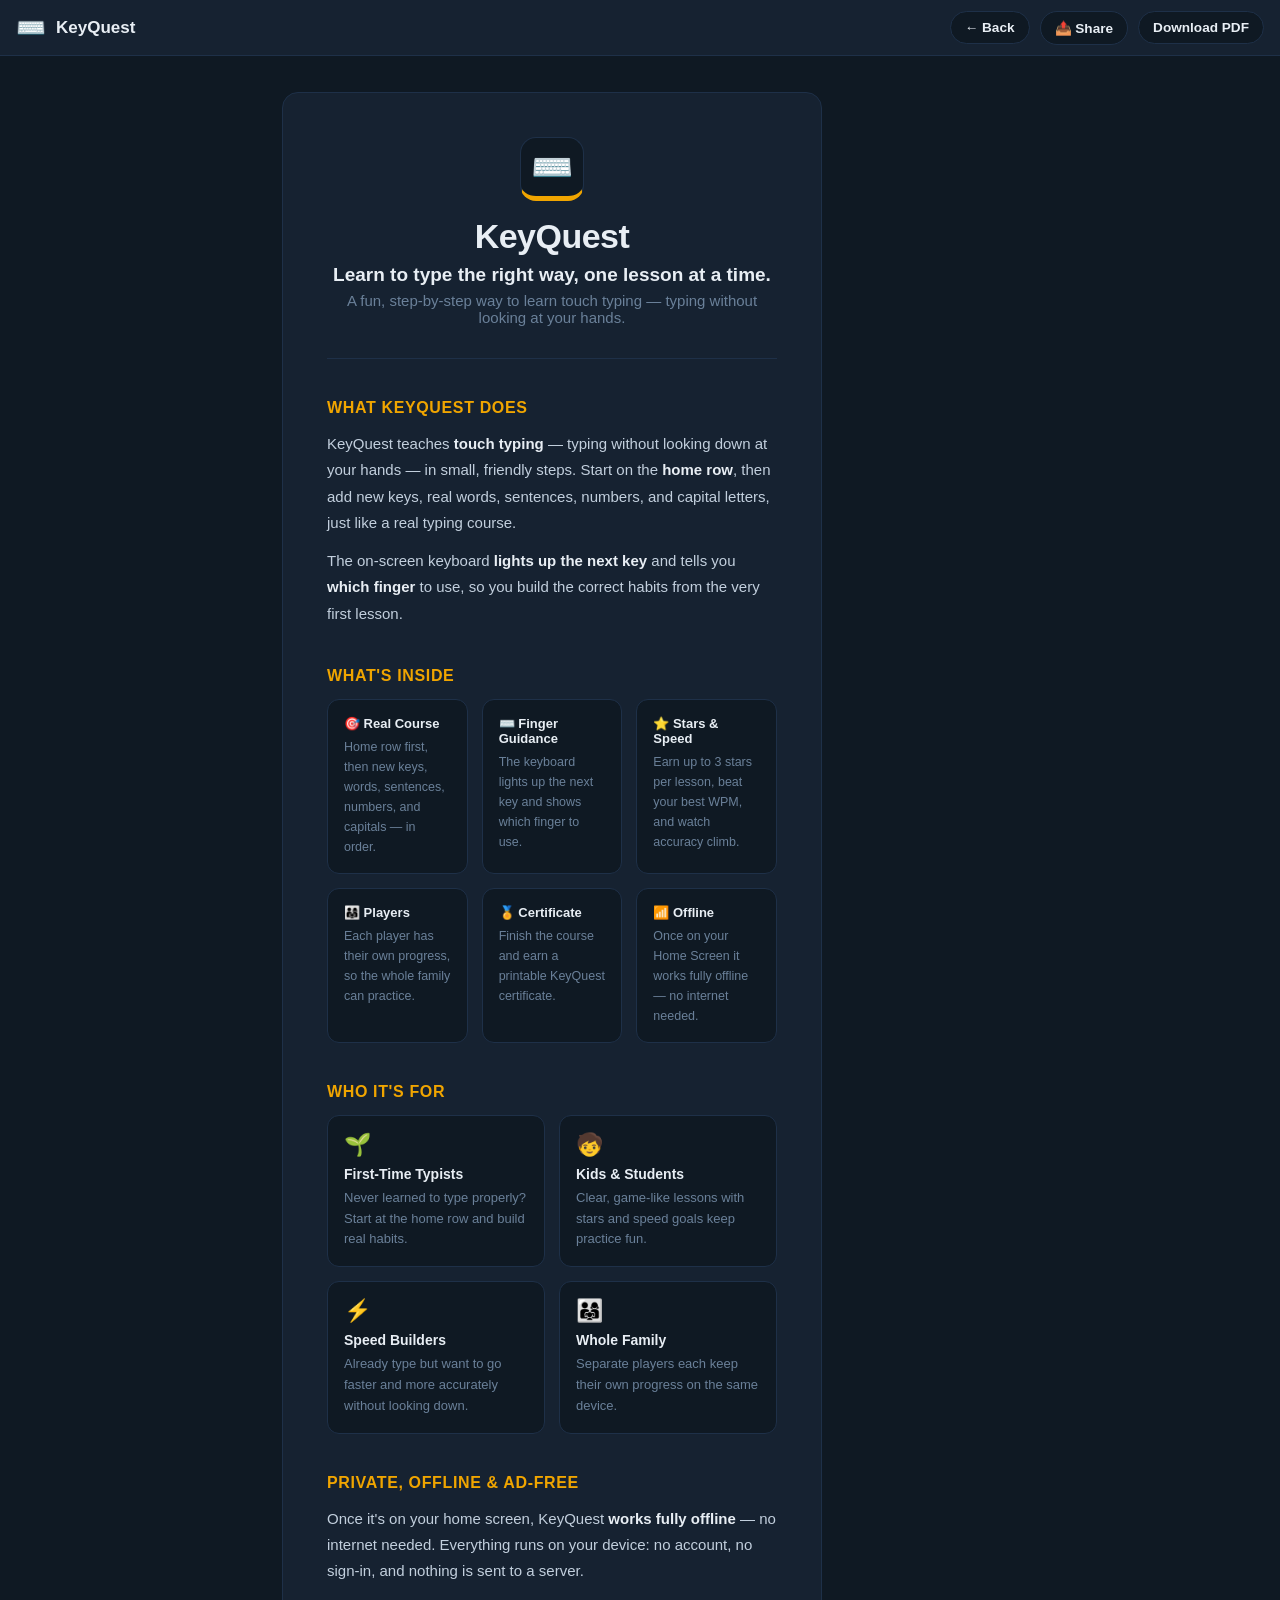
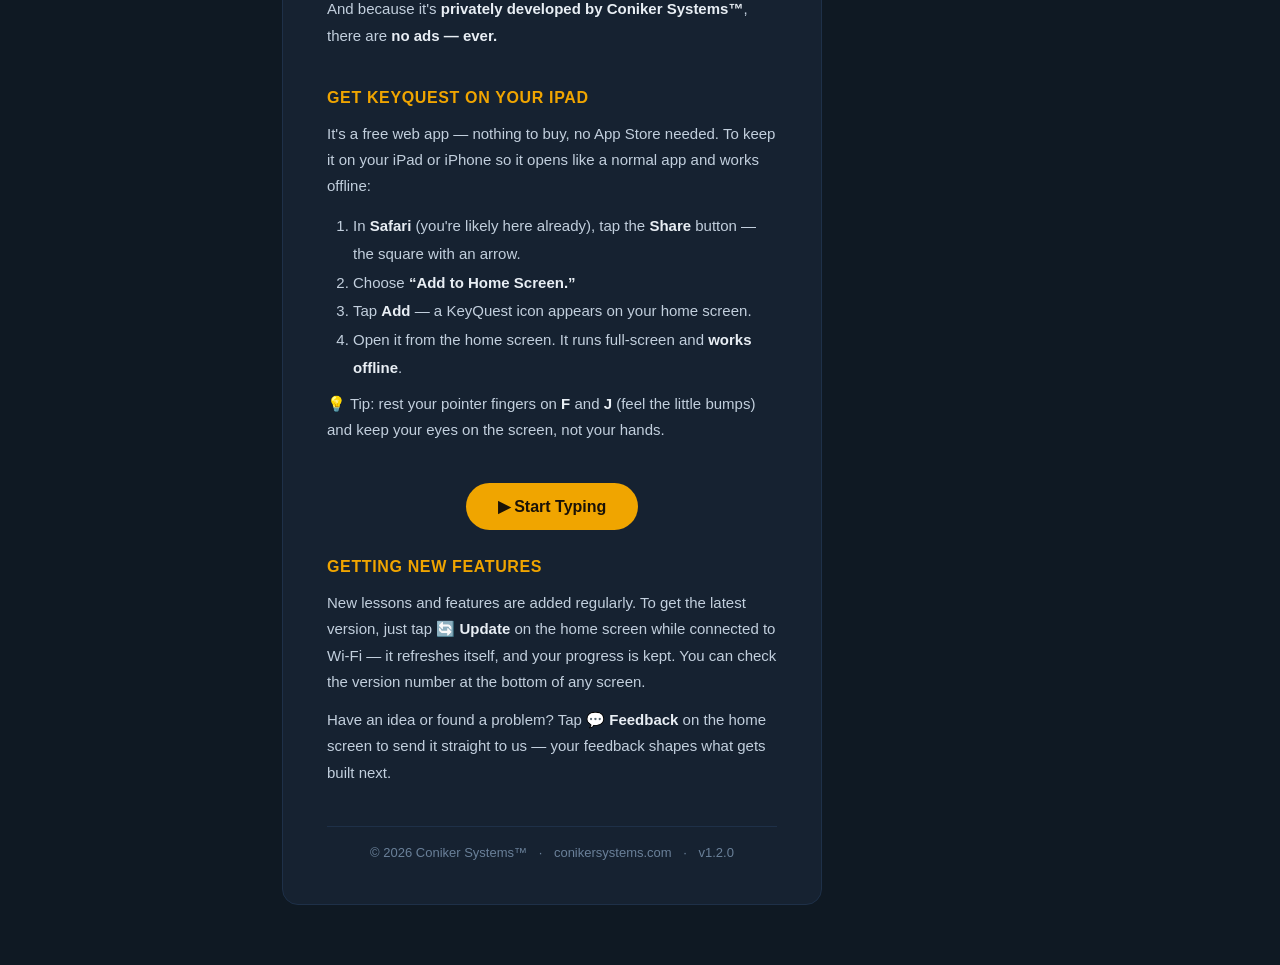
==== commit fb90528b: "Tap a locked lesson to unlock it + About Download PDF saves the file - Tap-to-unlock (mirrors Simpli" ====
--- a/about.html
+++ b/about.html
@@ -10,8 +10,8 @@
   <title>About · KeyQuest</title>
   <link rel="manifest" href="manifest.json" />
   <link rel="apple-touch-icon" href="icons/icon-192.svg" />
-  <link rel="stylesheet" href="css/app.css?v=1.1.0" />
-  <script src="js/version.js?v=1.1.0"></script>
+  <link rel="stylesheet" href="css/app.css?v=1.2.0" />
+  <script src="js/version.js?v=1.2.0"></script>
 </head>
 <body class="about-page">
   <header class="about-bar">
@@ -160,28 +160,32 @@
       if (navigator.share) {
         try { await navigator.share({ title: "About KeyQuest", text: SHARE_TEXT, url: ABOUT_URL }); return; } catch (e) { return; }
       }
+      // No native share sheet (e.g. desktop): copy the link to paste anywhere.
       try { await navigator.clipboard.writeText(SHARE_TEXT); alert("Link copied — paste it into a text or email."); }
-      catch (e) { window.location.href = "sms:?&body=" + encodeURIComponent(SHARE_TEXT); }
+      catch (e) { window.prompt("Copy this link:", ABOUT_URL); }
     };
 
-    // Download PDF — NEVER navigate the window (in a Home-Screen app that traps
-    // the user with no way back). Use the iOS share sheet (an overlay) so they
-    // can Save to Files / share and return straight to the app.
-    var standalone = (window.matchMedia && matchMedia("(display-mode: standalone)").matches) || window.navigator.standalone === true;
+    // Download PDF — save the file to the device (sharing is handled by the
+    // Share button). Fetch the file and trigger a download via a blob URL, which
+    // saves to Files/Downloads without navigating the window.
     document.getElementById("pdf-btn").onclick = async function () {
+      const btn = this;
+      btn.textContent = "Preparing…";
       try {
-        const res = await fetch("keyquest-about.pdf", { cache: "force-cache" });
+        const res = await fetch("keyquest-about.pdf", { cache: "reload" });
         const blob = await res.blob();
-        const file = new File([blob], "KeyQuest.pdf", { type: "application/pdf" });
-        if (navigator.canShare && navigator.canShare({ files: [file] })) {
-          await navigator.share({ files: [file], title: "KeyQuest" });
-          return;
-        }
-      } catch (e) { /* fall through */ }
-      if (navigator.share) { try { await navigator.share({ title: "KeyQuest PDF", url: PDF_URL }); return; } catch (e) { return; } }
-      if (!standalone) { window.open("keyquest-about.pdf", "_blank"); return; }
-      try { await navigator.clipboard.writeText(PDF_URL); alert("PDF link copied — open it in Safari."); }
-      catch (e) { window.prompt("Open this PDF link in Safari:", PDF_URL); }
+        const url = URL.createObjectURL(blob);
+        const a = document.createElement("a");
+        a.href = url;
+        a.download = "KeyQuest.pdf";
+        document.body.appendChild(a);
+        a.click();
+        a.remove();
+        setTimeout(() => URL.revokeObjectURL(url), 5000);
+      } catch (e) {
+        alert("Couldn't prepare the PDF — check your connection and try again.");
+      }
+      btn.textContent = "Download PDF";
     };
   </script>
 </body>
--- a/css/app.css
+++ b/css/app.css
@@ -186,8 +186,18 @@
 }
 
 .lesson-card.locked {
-  opacity: 0.5;
-  cursor: not-allowed;
+  opacity: 0.55;
+  cursor: pointer;            /* tap a locked lesson to unlock it */
+}
+.lesson-card.locked:active {
+  opacity: 0.78;
+}
+.card-unlock-hint {
+  font-size: 0.7rem;
+  font-weight: 700;
+  color: var(--gold);
+  margin-top: 6px;
+  letter-spacing: 0.03em;
 }
 
 .lesson-card.completed {
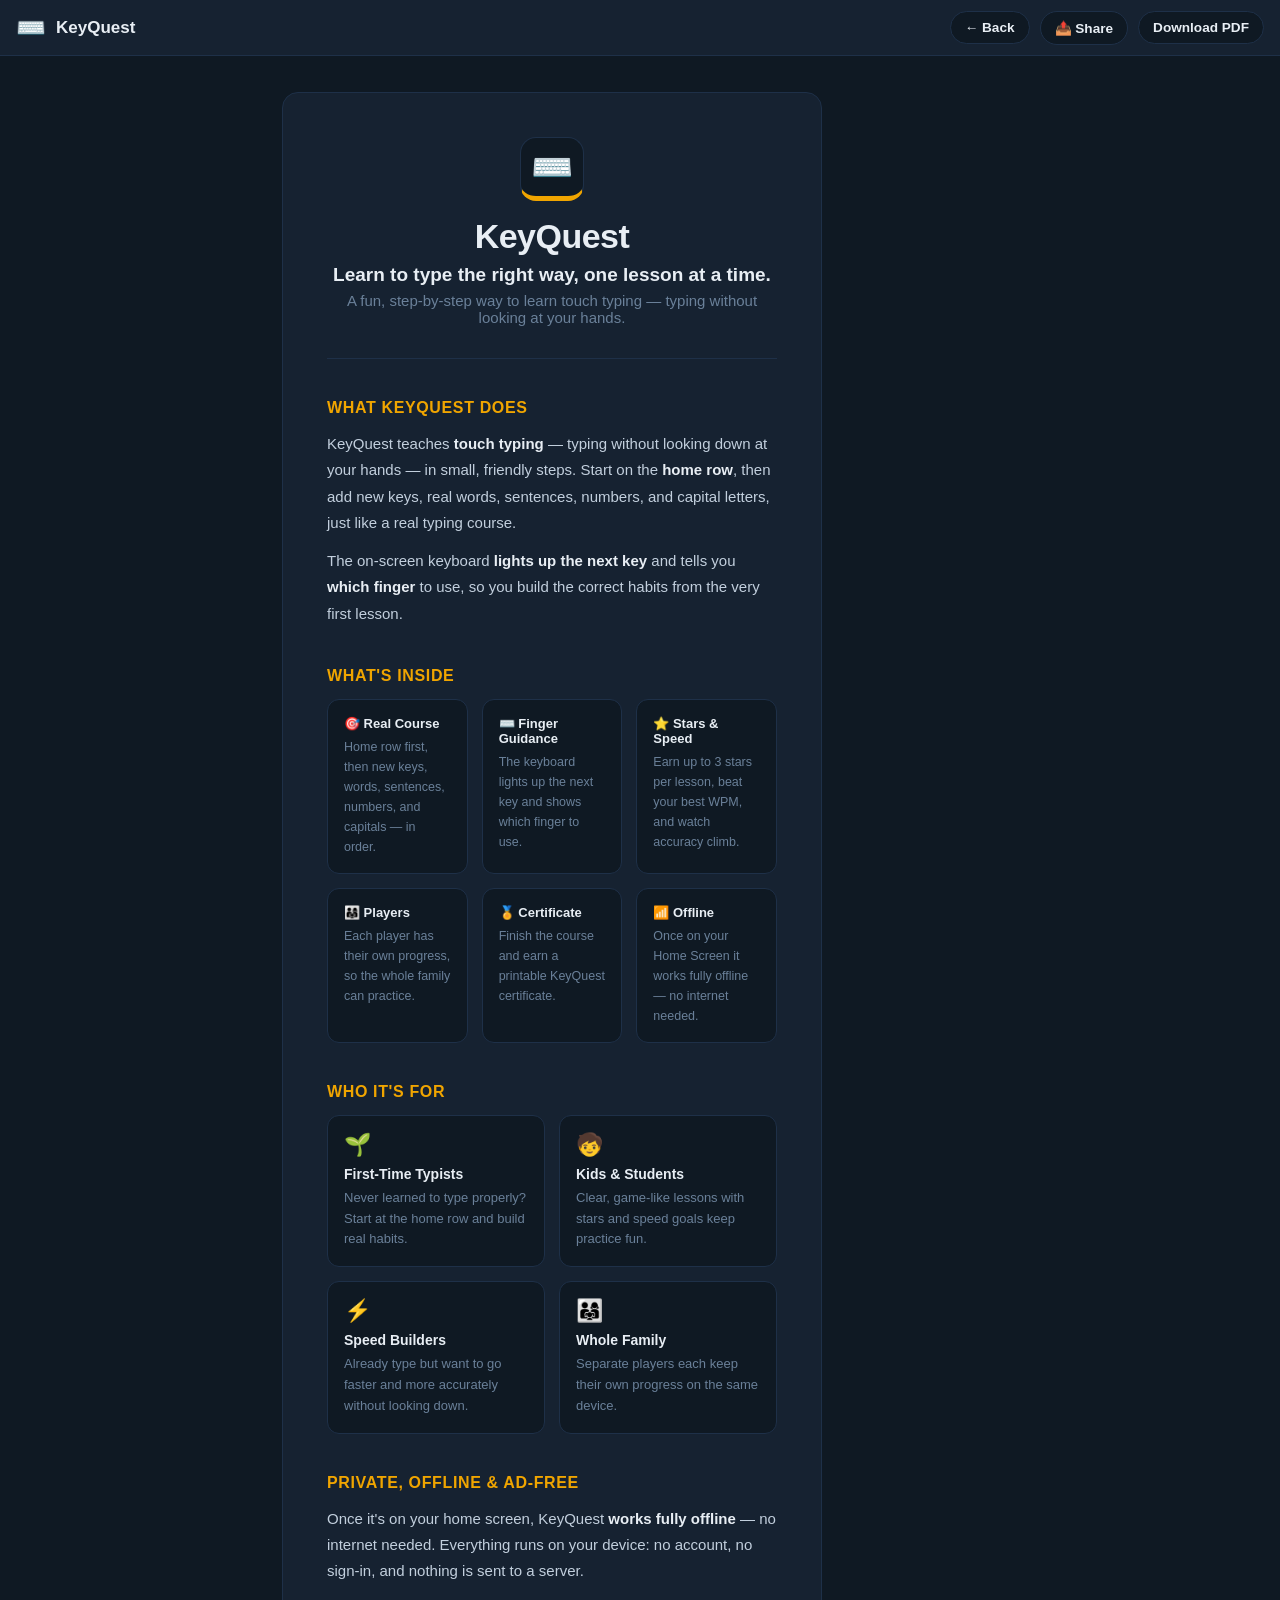
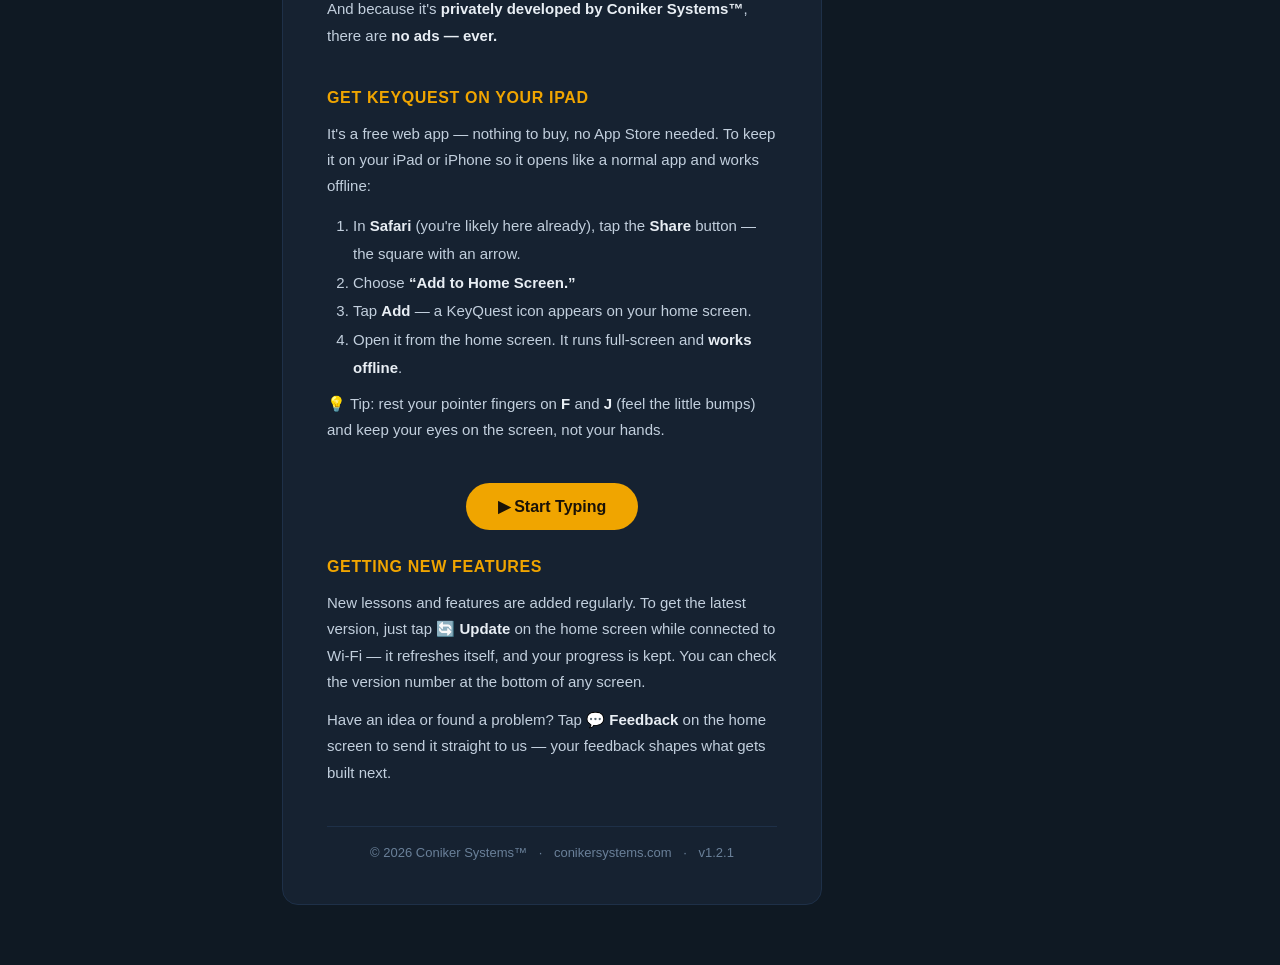
==== commit 14f8ee04: "About page: make it scroll on standalone (KeyQuest) The base stylesheet pins html/body to 100% heigh" ====
--- a/about.html
+++ b/about.html
@@ -1,5 +1,5 @@
 <!DOCTYPE html>
-<html lang="en">
+<html lang="en" class="about-doc">
 <head>
   <meta charset="UTF-8" />
   <meta name="viewport" content="width=device-width, initial-scale=1.0, viewport-fit=cover" />
@@ -10,8 +10,8 @@
   <title>About · KeyQuest</title>
   <link rel="manifest" href="manifest.json" />
   <link rel="apple-touch-icon" href="icons/icon-192.svg" />
-  <link rel="stylesheet" href="css/app.css?v=1.2.0" />
-  <script src="js/version.js?v=1.2.0"></script>
+  <link rel="stylesheet" href="css/app.css?v=1.2.1" />
+  <script src="js/version.js?v=1.2.1"></script>
 </head>
 <body class="about-page">
   <header class="about-bar">
--- a/css/app.css
+++ b/css/app.css
@@ -1621,7 +1621,11 @@
    All rules are scoped to body.about-page so they never affect the
    in-app About modal (which reuses some of the same class names).
    ================================================================ */
-body.about-page { overflow: auto; height: auto; min-height: 100%; display: block; }
+/* The base stylesheet pins html/body to 100% height + overflow:hidden (for the
+   in-app SPA). The standalone About page must scroll normally, so override BOTH
+   the <html class="about-doc"> and its body. */
+html.about-doc, html.about-doc body.about-page { height: auto; min-height: 100%; overflow: visible; -webkit-overflow-scrolling: touch; }
+body.about-page { display: block; }
 body.about-page header.about-bar { height: 56px; display: flex; align-items: center; justify-content: space-between;
   padding: env(safe-area-inset-top) 16px 0; background: var(--panel); border-bottom: 1px solid var(--border);
   position: sticky; top: 0; z-index: 100; }
